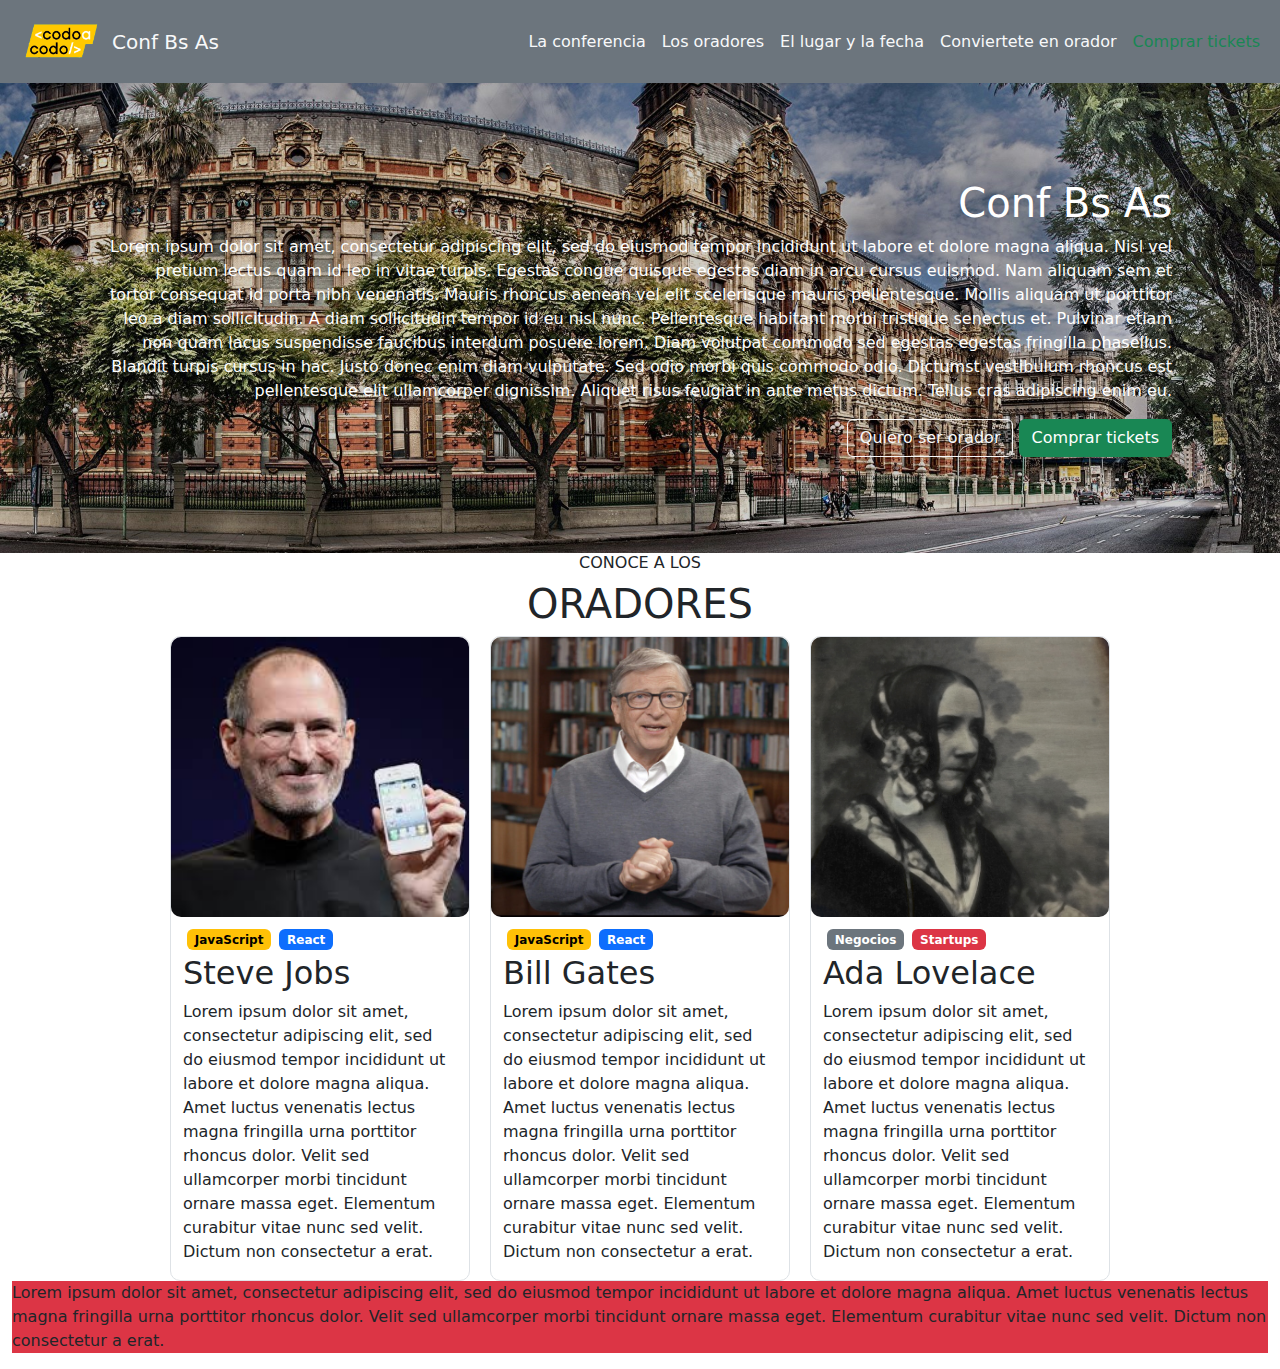
==== Codo_a_codo_23548/Practica/capitulo_bootstrap/index.html @ 5e49d1b9 "testing git" ====
<!DOCTYPE html>
<html>
	<head>
		<meta name="viewport" content="width=device-width, initial-scale=1, shrink-to- fit=no">
		<meta charset="utf-8">
		<title>Tests</title>
		<link rel="stylesheet" href="ccss\estilo.css">
		<link rel="stylesheet" href="bootstrap\bootstrap.min.css">
	</head>
	<body>
		<header class="position-sticky top-0 z-3">
				<nav class="navbar navbar-expand-lg navbar-light bg-secondary">
				  <div class="container-fluid d-flex justify-content-around">
					<a class="navbar-brand align-middle d-flex align-items-center text-light" href="#">
					  <img src="../img/codoacodo.png" alt="" width="100"class="d-inline-block align-text-top">Conf Bs As
					</a> 
					<button class="navbar-toggler" type="button" data-bs-toggle="collapse" data-bs-target="#navbarNav" aria-controls="navbarNav" aria-expanded="false" aria-label="Toggle navigation">
					  <span class="navbar-toggler-icon"></span>
					</button>
					<div class="collapse navbar-collapse flex-row-reverse" id="navbarNav">
					  <ul class="navbar-nav">
						<li class="nav-item">
						  <a class="nav-link active text-light" aria-current="page" href="#">La conferencia</a>
						</li>
						<li class="nav-item">
						  <a class="nav-link text-light" href="#">Los oradores</a>
						</li>
						<li class="nav-item">
						  <a class="nav-link text-light" href="#">El lugar y la fecha</a>
						</li>
						<li class="nav-item">
						  <a class="nav-link text-light" href="#" tabindex="-1" aria-disabled="true">Conviertete en orador</a>
						</li>
						<li class="nav-item">
						  <a class="nav-link text-success" href="#" tabindex="-1" aria-disabled="true">Comprar tickets</a>
						</li>
					  </ul>
					</div>
				  </div>
				</nav>
		</header>
		<main>
		
		<!-- SECCION 1 -->
			<div class="container-fluid d-flex align-items-center h-100 seccion1">
				<div class="d-flex p-5 m-5 flex-column justify-content-end">
						<h1 class="text-white text-end">Conf Bs As </h1>
						<p class="text-white text-end">Lorem ipsum dolor sit amet, consectetur adipiscing elit, sed do eiusmod tempor incididunt ut labore et dolore magna aliqua. Nisl vel pretium lectus quam id leo in vitae turpis. Egestas congue quisque egestas diam in arcu cursus euismod. Nam aliquam sem et tortor consequat id porta nibh venenatis. Mauris rhoncus aenean vel elit scelerisque mauris pellentesque. Mollis aliquam ut porttitor leo a diam sollicitudin. A diam sollicitudin tempor id eu nisl nunc. Pellentesque habitant morbi tristique senectus et. Pulvinar etiam non quam lacus suspendisse faucibus interdum posuere lorem. Diam volutpat commodo sed egestas egestas fringilla phasellus. Blandit turpis cursus in hac. Justo donec enim diam vulputate. Sed odio morbi quis commodo odio. Dictumst vestibulum rhoncus est pellentesque elit ullamcorper dignissim. Aliquet risus feugiat in ante metus dictum. Tellus cras adipiscing enim eu.</p>
						<div class="col text-end">
							<button type="button" class="btn btn-outline-light">Quiero ser orador</button>
							<button type="button" class="btn btn-success">Comprar tickets</button>
						</div>
				</div>
			</div>
		<!-- SECCION 1 -->
		
		<!-- SECCION 2 -->
			<div class="container-fluid d-flex flex-column seccion2 align-items-center justify-content-around">
				<h6>CONOCE A LOS</h6>
				<h1>ORADORES</h1>
				<div class="d-flex flex-column flex-md-row  oradores_container">
					<div class="container d-flex flex-column align-items-start orador_info border">
						<img src="../img/steve.jpg" alt="imagen primer orador" class="orador_img">
						<div class="container d-flex flex-column tag_container">
							<div class="d-flex justify-content-start mt-2">
								<span class="badge text-bg-warning m-1">JavaScript</span>
								<span class="badge text-bg-primary m-1">React</span>
							</div>
							<h2>Steve Jobs</h2>
							<p>Lorem ipsum dolor sit amet, consectetur adipiscing elit, sed do eiusmod tempor incididunt ut labore et dolore magna aliqua. Amet luctus venenatis lectus magna fringilla urna porttitor rhoncus dolor. Velit sed ullamcorper morbi tincidunt ornare massa eget. Elementum curabitur vitae nunc sed velit. Dictum non consectetur a erat.</p>
						</div>
					</div>
					<div class="container d-flex flex-column align-items-start orador_info border">
						<img src="../img/bill.jpg" alt="imagen segundo orador" class="orador_img">
						<div class="container d-flex flex-column">
							<div class="d-flex justify-content-start mt-2">
								<span class="badge text-bg-warning m-1">JavaScript</span>
								<span class="badge text-bg-primary m-1">React</span>
							</div>
							<h2>Bill Gates</h2>
							<p>Lorem ipsum dolor sit amet, consectetur adipiscing elit, sed do eiusmod tempor incididunt ut labore et dolore magna aliqua. Amet luctus venenatis lectus magna fringilla urna porttitor rhoncus dolor. Velit sed ullamcorper morbi tincidunt ornare massa eget. Elementum curabitur vitae nunc sed velit. Dictum non consectetur a erat.</p>
						</div>
					</div>
					<div class="container d-flex flex-column align-items-start orador_info border">
						<img src="../img/ada.jpeg" alt="imagen tercer orador" class="orador_img">
						<div class="container d-flex flex-column">
							<div class="d-flex justify-content-start mt-2">
								<span class="badge text-bg-secondary m-1">Negocios</span>
								<span class="badge text-bg-danger m-1">Startups</span>
							</div>
							<h2>Ada Lovelace</h2>
							<p>Lorem ipsum dolor sit amet, consectetur adipiscing elit, sed do eiusmod tempor incididunt ut labore et dolore magna aliqua. Amet luctus venenatis lectus magna fringilla urna porttitor rhoncus dolor. Velit sed ullamcorper morbi tincidunt ornare massa eget. Elementum curabitur vitae nunc sed velit. Dictum non consectetur a erat.</p>
						</div>
					</div>
				</div>
			</div>
		<!-- SECCION 2 -->
		<div class="container-fluid">
			<p class="bg-danger">Lorem ipsum dolor sit amet, consectetur adipiscing elit, sed do eiusmod tempor incididunt ut labore et dolore magna aliqua. Amet luctus venenatis lectus magna fringilla urna porttitor rhoncus dolor. Velit sed ullamcorper morbi tincidunt ornare massa eget. Elementum curabitur vitae nunc sed velit. Dictum non consectetur a erat.</p>
		</div>
		</main>
		<script src="https://cdn.jsdelivr.net/npm/@popperjs/core@2.11.8/dist/umd/popper.min.js" integrity="sha384-I7E8VVD/ismYTF4hNIPjVp/Zjvgyol6VFvRkX/vR+Vc4jQkC+hVqc2pM8ODewa9r" crossorigin="anonymous"></script>
		<script src="https://cdn.jsdelivr.net/npm/bootstrap@5.3.2/dist/js/bootstrap.min.js" integrity="sha384-BBtl+eGJRgqQAUMxJ7pMwbEyER4l1g+O15P+16Ep7Q9Q+zqX6gSbd85u4mG4QzX+" crossorigin="anonymous"></script>
	</body>
</html>
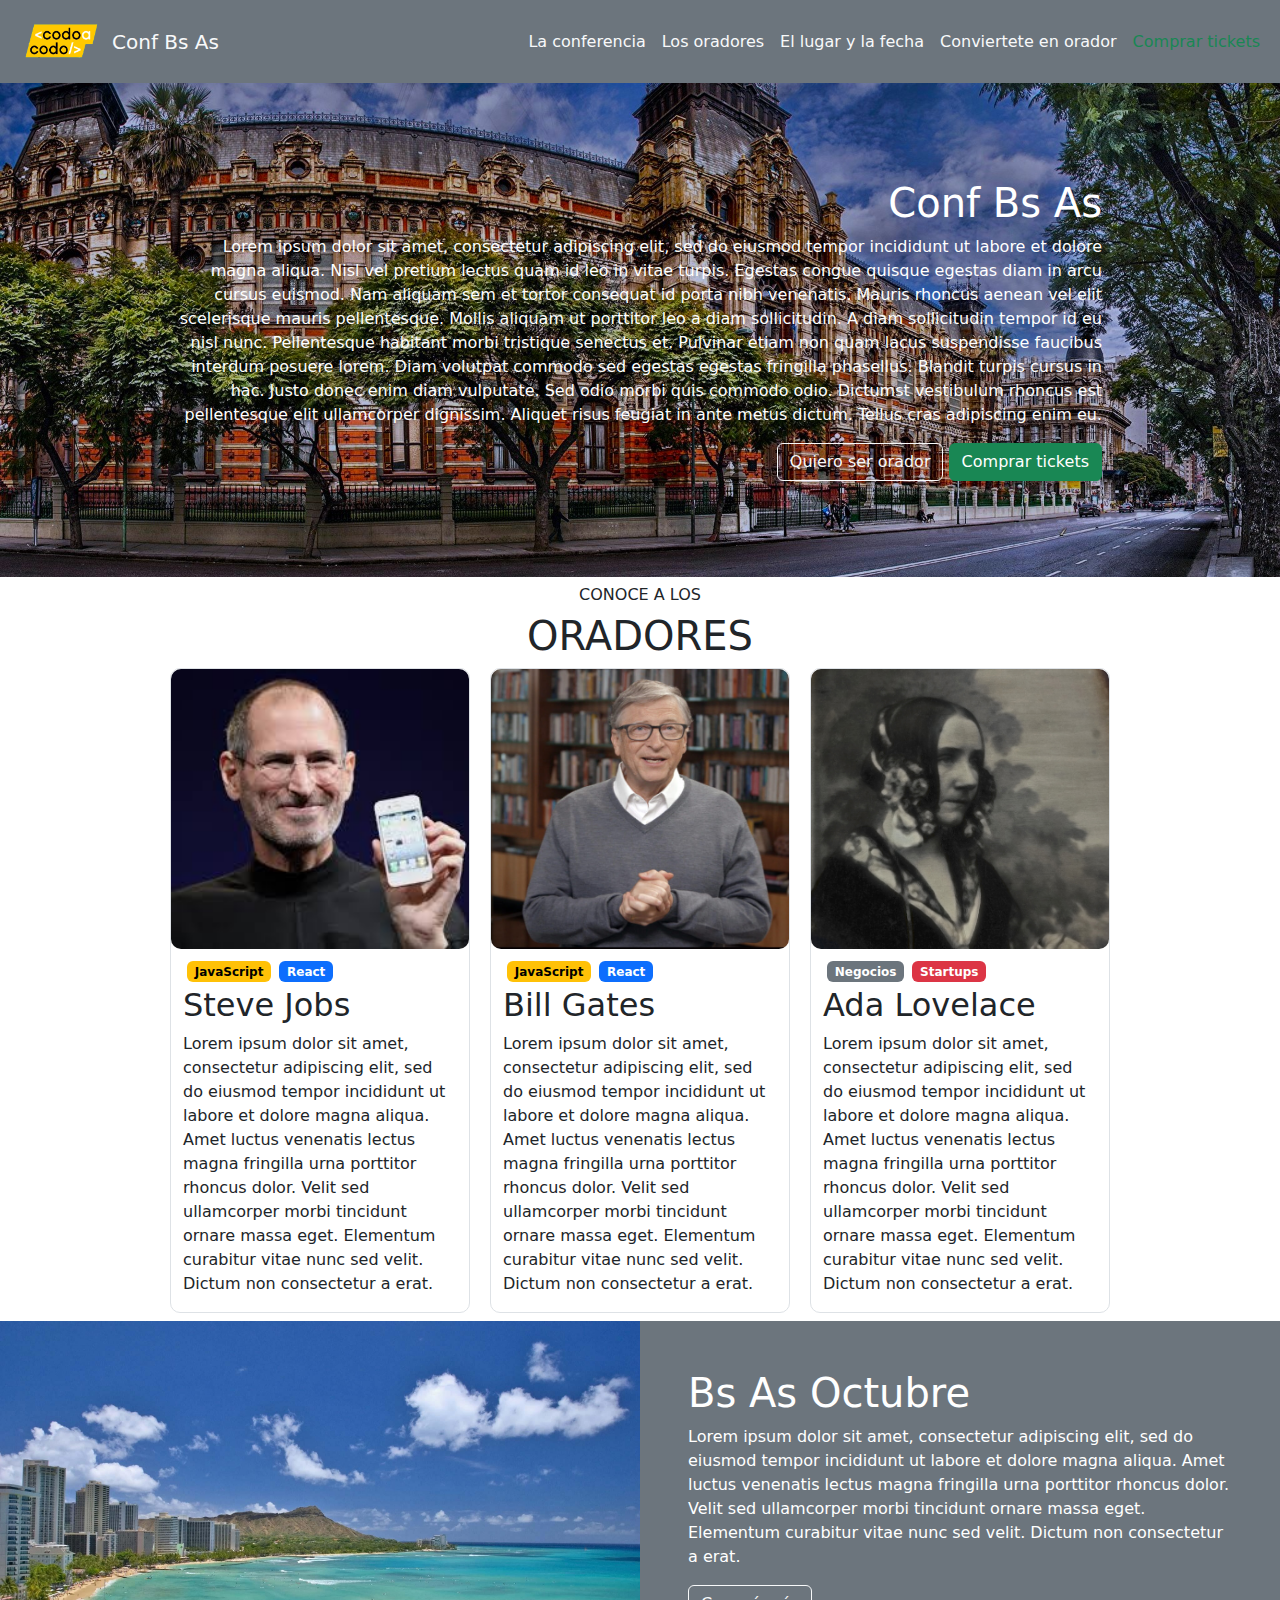
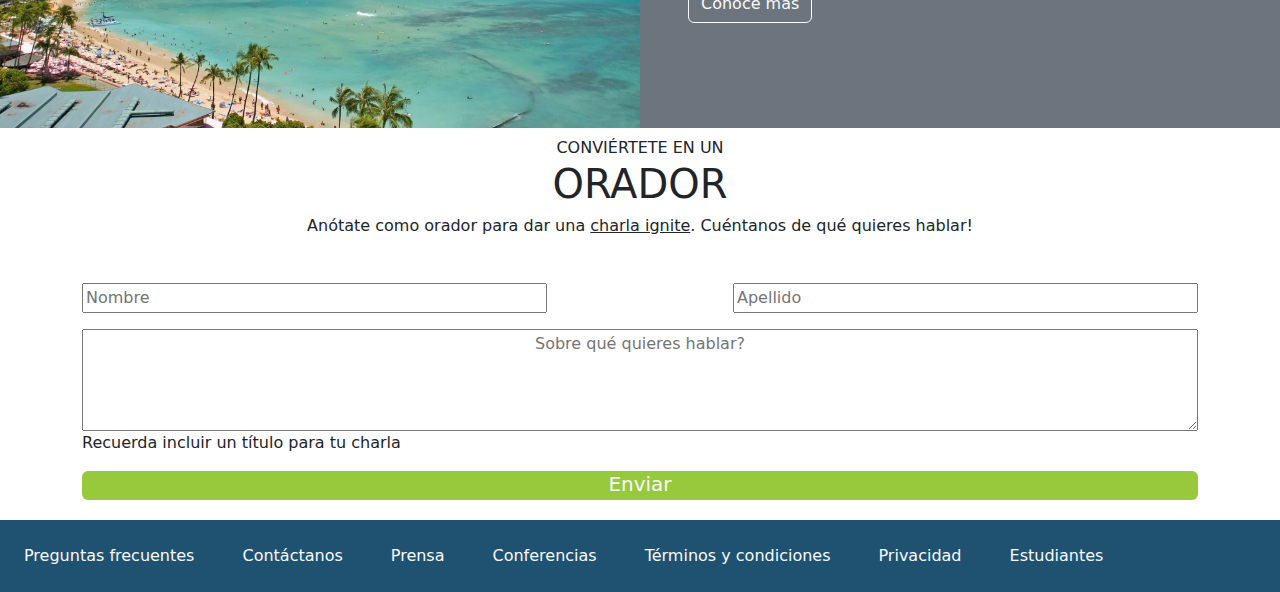
==== commit cfcb5b5e: "pagina con bootstrap" ====
--- a/Codo_a_codo_23548/Practica/capitulo_bootstrap/index.html
+++ b/Codo_a_codo_23548/Practica/capitulo_bootstrap/index.html
@@ -41,62 +41,119 @@
 		</header>
 		<main>
 		
-		<!-- SECCION 1 -->
-			<div class="container-fluid d-flex align-items-center h-100 seccion1">
-				<div class="d-flex p-5 m-5 flex-column justify-content-end">
-						<h1 class="text-white text-end">Conf Bs As </h1>
-						<p class="text-white text-end">Lorem ipsum dolor sit amet, consectetur adipiscing elit, sed do eiusmod tempor incididunt ut labore et dolore magna aliqua. Nisl vel pretium lectus quam id leo in vitae turpis. Egestas congue quisque egestas diam in arcu cursus euismod. Nam aliquam sem et tortor consequat id porta nibh venenatis. Mauris rhoncus aenean vel elit scelerisque mauris pellentesque. Mollis aliquam ut porttitor leo a diam sollicitudin. A diam sollicitudin tempor id eu nisl nunc. Pellentesque habitant morbi tristique senectus et. Pulvinar etiam non quam lacus suspendisse faucibus interdum posuere lorem. Diam volutpat commodo sed egestas egestas fringilla phasellus. Blandit turpis cursus in hac. Justo donec enim diam vulputate. Sed odio morbi quis commodo odio. Dictumst vestibulum rhoncus est pellentesque elit ullamcorper dignissim. Aliquet risus feugiat in ante metus dictum. Tellus cras adipiscing enim eu.</p>
-						<div class="col text-end">
-							<button type="button" class="btn btn-outline-light">Quiero ser orador</button>
-							<button type="button" class="btn btn-success">Comprar tickets</button>
-						</div>
+		<div class="d-flex flex-column secciones_container">
+			<!-- SECCION 1 -->
+			<div class="container-fluid mb-1 seccion1">
+				<div class="container d-flex align-items-center h-100">
+					<div class="d-flex p-5 m-5 flex-column justify-content-end">
+							<h1 class="text-white text-end">Conf Bs As </h1>
+							<p class="text-white text-end">Lorem ipsum dolor sit amet, consectetur adipiscing elit, sed do eiusmod tempor incididunt ut labore et dolore magna aliqua. Nisl vel pretium lectus quam id leo in vitae turpis. Egestas congue quisque egestas diam in arcu cursus euismod. Nam aliquam sem et tortor consequat id porta nibh venenatis. Mauris rhoncus aenean vel elit scelerisque mauris pellentesque. Mollis aliquam ut porttitor leo a diam sollicitudin. A diam sollicitudin tempor id eu nisl nunc. Pellentesque habitant morbi tristique senectus et. Pulvinar etiam non quam lacus suspendisse faucibus interdum posuere lorem. Diam volutpat commodo sed egestas egestas fringilla phasellus. Blandit turpis cursus in hac. Justo donec enim diam vulputate. Sed odio morbi quis commodo odio. Dictumst vestibulum rhoncus est pellentesque elit ullamcorper dignissim. Aliquet risus feugiat in ante metus dictum. Tellus cras adipiscing enim eu.</p>
+							<div class="col text-end">
+								<button type="button" class="btn btn-outline-light">Quiero ser orador</button>
+								<button type="button" class="btn btn-success">Comprar tickets</button>
+							</div>
+					</div>
 				</div>
 			</div>
-		<!-- SECCION 1 -->
-		
-		<!-- SECCION 2 -->
-			<div class="container-fluid d-flex flex-column seccion2 align-items-center justify-content-around">
-				<h6>CONOCE A LOS</h6>
-				<h1>ORADORES</h1>
-				<div class="d-flex flex-column flex-md-row  oradores_container">
-					<div class="container d-flex flex-column align-items-start orador_info border">
-						<img src="../img/steve.jpg" alt="imagen primer orador" class="orador_img">
-						<div class="container d-flex flex-column tag_container">
-							<div class="d-flex justify-content-start mt-2">
-								<span class="badge text-bg-warning m-1">JavaScript</span>
-								<span class="badge text-bg-primary m-1">React</span>
+			<!-- SECCION 1 -->
+			
+			<!-- SECCION 2 -->
+				<div class="container-fluid d-flex flex-column align-items-center justify-content-around my-1 seccion2">
+					<h6>CONOCE A LOS</h6>
+					<h1>ORADORES</h1>
+					<div class="d-flex flex-column flex-md-row  oradores_container">
+						<div class="container d-flex flex-column align-items-start orador_info border">
+							<img src="../img/steve.jpg" alt="imagen primer orador" class="orador_img">
+							<div class="container d-flex flex-column tag_container">
+								<div class="d-flex justify-content-start mt-2">
+									<span class="badge text-bg-warning m-1">JavaScript</span>
+									<span class="badge text-bg-primary m-1">React</span>
+								</div>
+								<h2>Steve Jobs</h2>
+								<p>Lorem ipsum dolor sit amet, consectetur adipiscing elit, sed do eiusmod tempor incididunt ut labore et dolore magna aliqua. Amet luctus venenatis lectus magna fringilla urna porttitor rhoncus dolor. Velit sed ullamcorper morbi tincidunt ornare massa eget. Elementum curabitur vitae nunc sed velit. Dictum non consectetur a erat.</p>
 							</div>
-							<h2>Steve Jobs</h2>
-							<p>Lorem ipsum dolor sit amet, consectetur adipiscing elit, sed do eiusmod tempor incididunt ut labore et dolore magna aliqua. Amet luctus venenatis lectus magna fringilla urna porttitor rhoncus dolor. Velit sed ullamcorper morbi tincidunt ornare massa eget. Elementum curabitur vitae nunc sed velit. Dictum non consectetur a erat.</p>
 						</div>
-					</div>
-					<div class="container d-flex flex-column align-items-start orador_info border">
-						<img src="../img/bill.jpg" alt="imagen segundo orador" class="orador_img">
-						<div class="container d-flex flex-column">
-							<div class="d-flex justify-content-start mt-2">
-								<span class="badge text-bg-warning m-1">JavaScript</span>
-								<span class="badge text-bg-primary m-1">React</span>
+						<div class="container d-flex flex-column align-items-start orador_info border">
+							<img src="../img/bill.jpg" alt="imagen segundo orador" class="orador_img">
+							<div class="container d-flex flex-column">
+								<div class="d-flex justify-content-start mt-2">
+									<span class="badge text-bg-warning m-1">JavaScript</span>
+									<span class="badge text-bg-primary m-1">React</span>
+								</div>
+								<h2>Bill Gates</h2>
+								<p>Lorem ipsum dolor sit amet, consectetur adipiscing elit, sed do eiusmod tempor incididunt ut labore et dolore magna aliqua. Amet luctus venenatis lectus magna fringilla urna porttitor rhoncus dolor. Velit sed ullamcorper morbi tincidunt ornare massa eget. Elementum curabitur vitae nunc sed velit. Dictum non consectetur a erat.</p>
 							</div>
-							<h2>Bill Gates</h2>
-							<p>Lorem ipsum dolor sit amet, consectetur adipiscing elit, sed do eiusmod tempor incididunt ut labore et dolore magna aliqua. Amet luctus venenatis lectus magna fringilla urna porttitor rhoncus dolor. Velit sed ullamcorper morbi tincidunt ornare massa eget. Elementum curabitur vitae nunc sed velit. Dictum non consectetur a erat.</p>
 						</div>
-					</div>
-					<div class="container d-flex flex-column align-items-start orador_info border">
-						<img src="../img/ada.jpeg" alt="imagen tercer orador" class="orador_img">
-						<div class="container d-flex flex-column">
-							<div class="d-flex justify-content-start mt-2">
-								<span class="badge text-bg-secondary m-1">Negocios</span>
-								<span class="badge text-bg-danger m-1">Startups</span>
+						<div class="container d-flex flex-column align-items-start orador_info border">
+							<img src="../img/ada.jpeg" alt="imagen tercer orador" class="orador_img">
+							<div class="container d-flex flex-column">
+								<div class="d-flex justify-content-start mt-2">
+									<span class="badge text-bg-secondary m-1">Negocios</span>
+									<span class="badge text-bg-danger m-1">Startups</span>
+								</div>
+								<h2>Ada Lovelace</h2>
+								<p>Lorem ipsum dolor sit amet, consectetur adipiscing elit, sed do eiusmod tempor incididunt ut labore et dolore magna aliqua. Amet luctus venenatis lectus magna fringilla urna porttitor rhoncus dolor. Velit sed ullamcorper morbi tincidunt ornare massa eget. Elementum curabitur vitae nunc sed velit. Dictum non consectetur a erat.</p>
 							</div>
-							<h2>Ada Lovelace</h2>
-							<p>Lorem ipsum dolor sit amet, consectetur adipiscing elit, sed do eiusmod tempor incididunt ut labore et dolore magna aliqua. Amet luctus venenatis lectus magna fringilla urna porttitor rhoncus dolor. Velit sed ullamcorper morbi tincidunt ornare massa eget. Elementum curabitur vitae nunc sed velit. Dictum non consectetur a erat.</p>
 						</div>
 					</div>
 				</div>
+			<!-- SECCION 2 -->
+			
+			<!-- SECCION 3 -->
+			<div class="container-fluid my-1 seccion3">
+				<div class="row justify-content-center">
+					<div class="col-sm-12 col-md-6 p-0 m-0">
+						<img src="../img/honolulu.jpg" alt="honolulu image" class="w-100 h-100">
+					</div>
+					<div class="col-sm-12 col-md-6 bg-secondary p-5 m-0 text-white">
+						<h1>Bs As Octubre</h1>
+						<p>Lorem ipsum dolor sit amet, consectetur adipiscing elit, sed do eiusmod tempor incididunt ut labore et dolore magna aliqua. Amet luctus venenatis lectus magna fringilla urna porttitor rhoncus dolor. Velit sed ullamcorper morbi tincidunt ornare massa eget. Elementum curabitur vitae nunc sed velit. Dictum non consectetur a erat.</p>
+						<button type="button" class="btn btn-outline-light">Conocé más</button>
+					</div>
+				</div>
 			</div>
-		<!-- SECCION 2 -->
-		<div class="container-fluid">
-			<p class="bg-danger">Lorem ipsum dolor sit amet, consectetur adipiscing elit, sed do eiusmod tempor incididunt ut labore et dolore magna aliqua. Amet luctus venenatis lectus magna fringilla urna porttitor rhoncus dolor. Velit sed ullamcorper morbi tincidunt ornare massa eget. Elementum curabitur vitae nunc sed velit. Dictum non consectetur a erat.</p>
+			<!-- SECCION 3 -->
+			
+			<!-- SECCION 4 -->
+			<div class="container my-1 seccion4">
+				<div class="col-12 text-center">
+					<p class="m-0">CONVIÉRTETE EN UN</p>
+				</div>
+				<div class="col-12 text-center">
+					<h1>ORADOR</h1>
+				</div>
+				<div class="col-12 text-center">
+					<h6 class="mb-5">Anótate como orador para dar una <u>charla ignite</u>. Cuéntanos de qué quieres hablar!</h6>
+				</div>
+				<div class="col-12">
+					<form class="container text-center">
+						<div class="row justify-content-between">
+							<div class="col-5 text-start p-0">
+								<input type="name" id="nombre" name="nombre" placeholder="Nombre" class="w-100">
+							</div>
+							<div class="col-5 text-end p-0">
+								<input type="name" id="apellido" name="apellido" placeholder="Apellido" class="w-100">
+							</div>
+							<textarea placeholder="Sobre qué quieres hablar?" rows="4"  id="tema" name="tema" class="col-12 text-center mt-3"></textarea>
+							<p class="col-12 text-start p-0">Recuerda incluir un título para tu charla</p>
+							<button type="submit" class="col-12  text-light border-0 rounded pb-1 m-0 submit_btn"><h5 class="p-0 , m-auto">Enviar</h5></button>
+						</div>
+					</form>
+				</div>
+			</div>
+			<!-- SECCION 4 -->
+			
+			<!-- SECCION 5 -->
+			<div class="d-flex flex-wrap footer content-around align-items-center mt-3 mt-1 seccion5">
+				<a class="footer_a text-light m-3 p-2" href="#">Preguntas frecuentes</a>
+				<a class="footer_a text-light m-3 p-2" href="#">Contáctanos</a>
+				<a class="footer_a text-light m-3 p-2" href="#">Prensa</a>
+				<a class="footer_a text-light m-3 p-2" href="#">Conferencias</a>
+				<a class="footer_a text-light m-3 p-2" href="#">Términos y condiciones</a>
+				<a class="footer_a text-light m-3 p-2" href="#">Privacidad</a>
+				<a class="footer_a text-light m-3 p-2" href="#">Estudiantes</a>
+			</div>
+			<!-- SECCION 5 -->
 		</div>
 		</main>
 		<script src="https://cdn.jsdelivr.net/npm/@popperjs/core@2.11.8/dist/umd/popper.min.js" integrity="sha384-I7E8VVD/ismYTF4hNIPjVp/Zjvgyol6VFvRkX/vR+Vc4jQkC+hVqc2pM8ODewa9r" crossorigin="anonymous"></script>
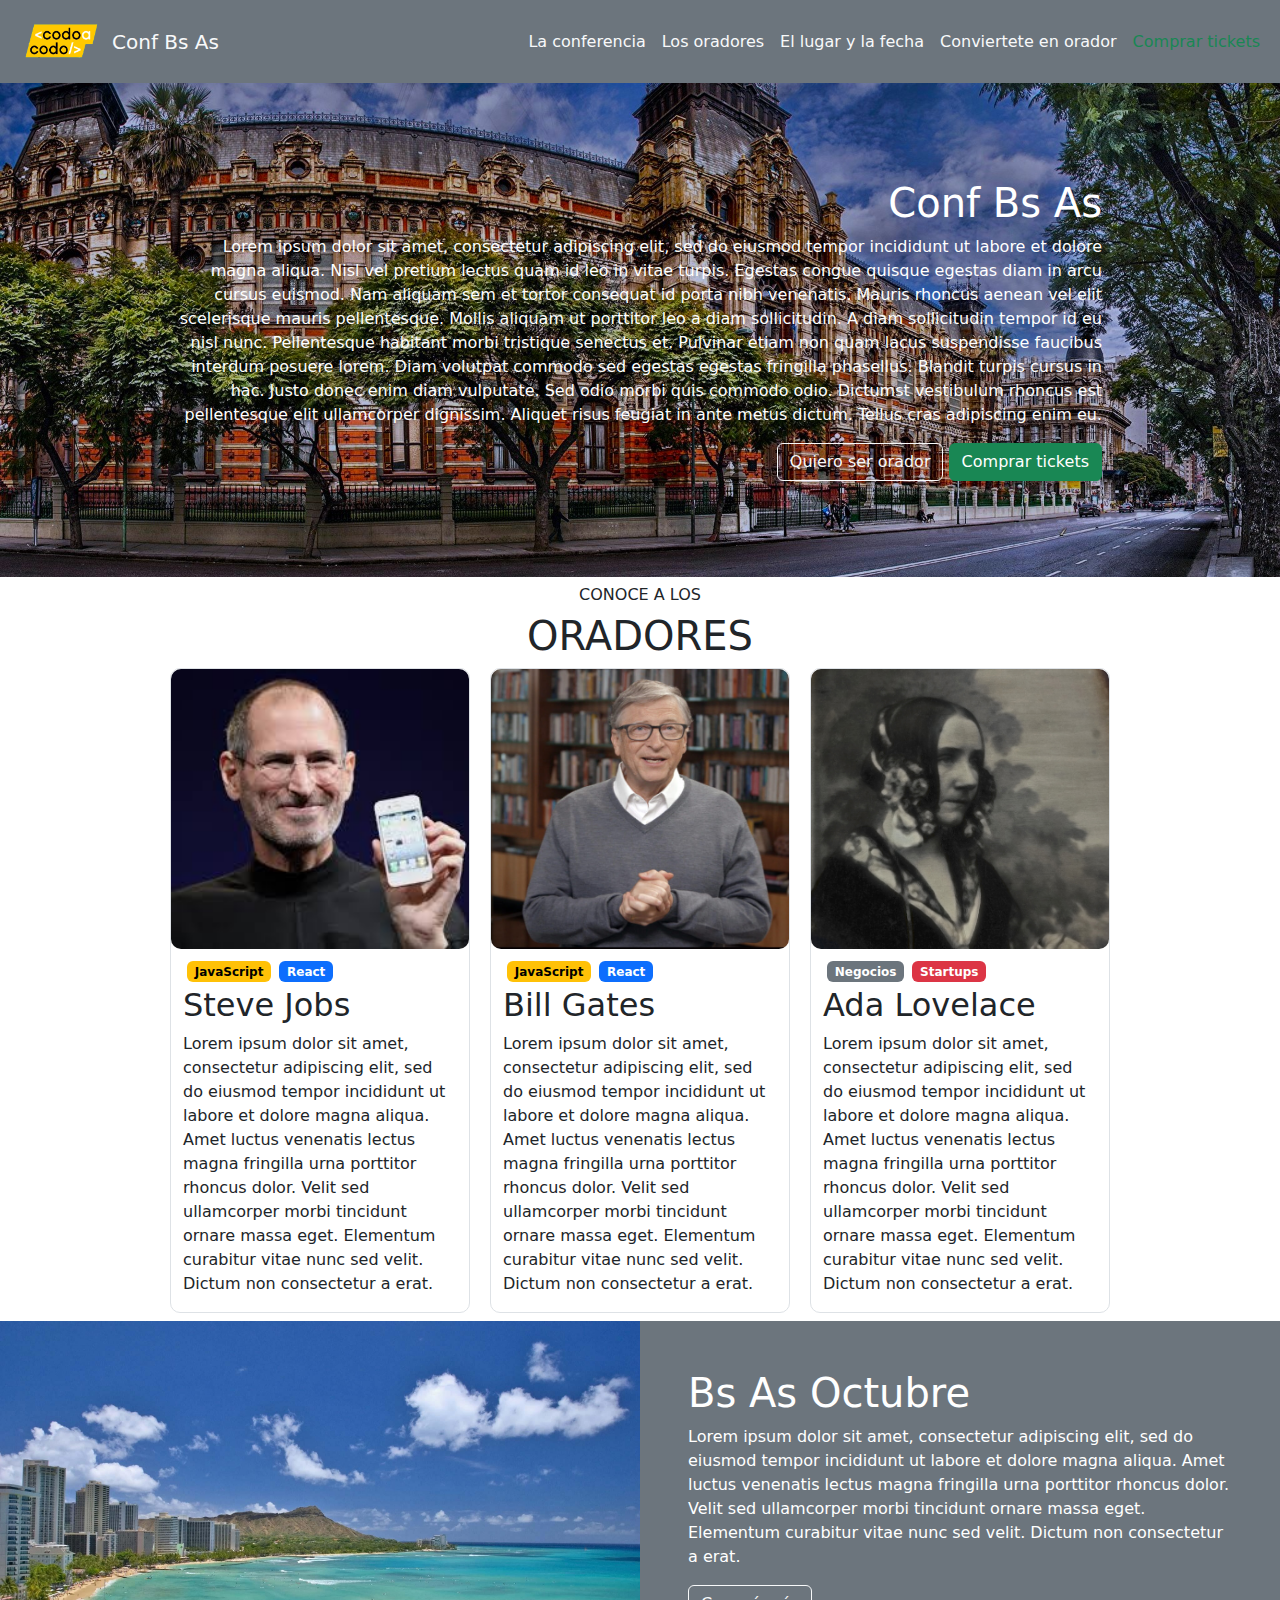
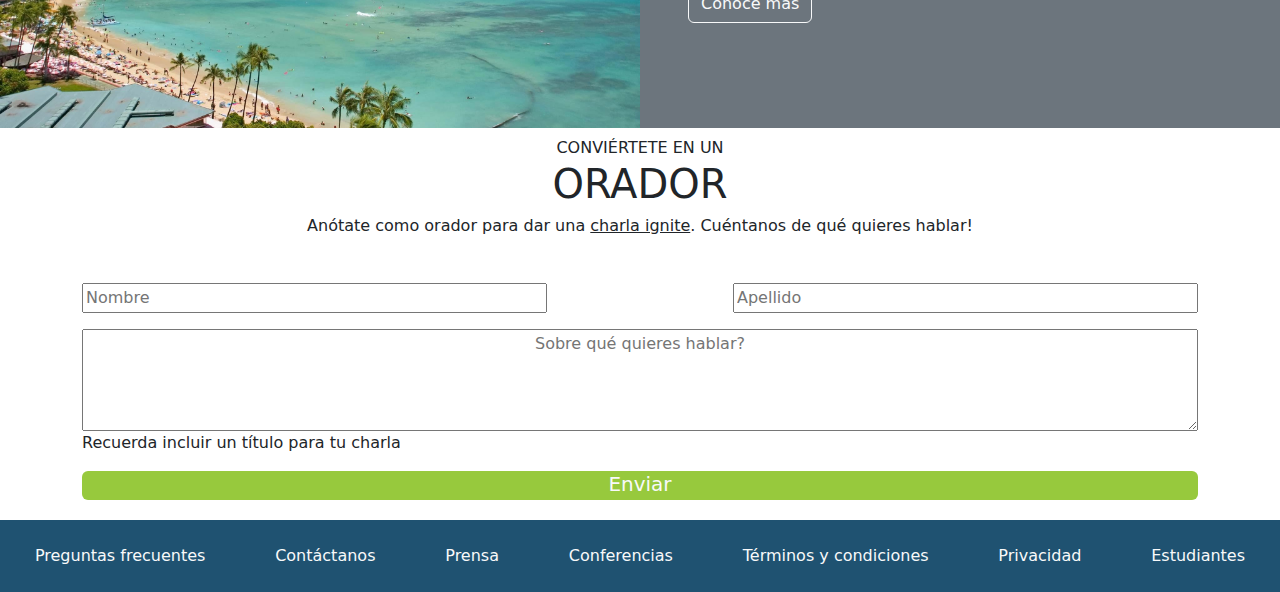
==== commit cdcf2e79: "pag w/bootstrap footer content centered :P" ====
--- a/Codo_a_codo_23548/Practica/capitulo_bootstrap/index.html
+++ b/Codo_a_codo_23548/Practica/capitulo_bootstrap/index.html
@@ -144,7 +144,7 @@
 			<!-- SECCION 4 -->
 			
 			<!-- SECCION 5 -->
-			<div class="d-flex flex-wrap footer content-around align-items-center mt-3 mt-1 seccion5">
+			<div class="d-flex flex-wrap footer justify-content-around align-items-center mt-3 mt-1 seccion5">
 				<a class="footer_a text-light m-3 p-2" href="#">Preguntas frecuentes</a>
 				<a class="footer_a text-light m-3 p-2" href="#">Contáctanos</a>
 				<a class="footer_a text-light m-3 p-2" href="#">Prensa</a>
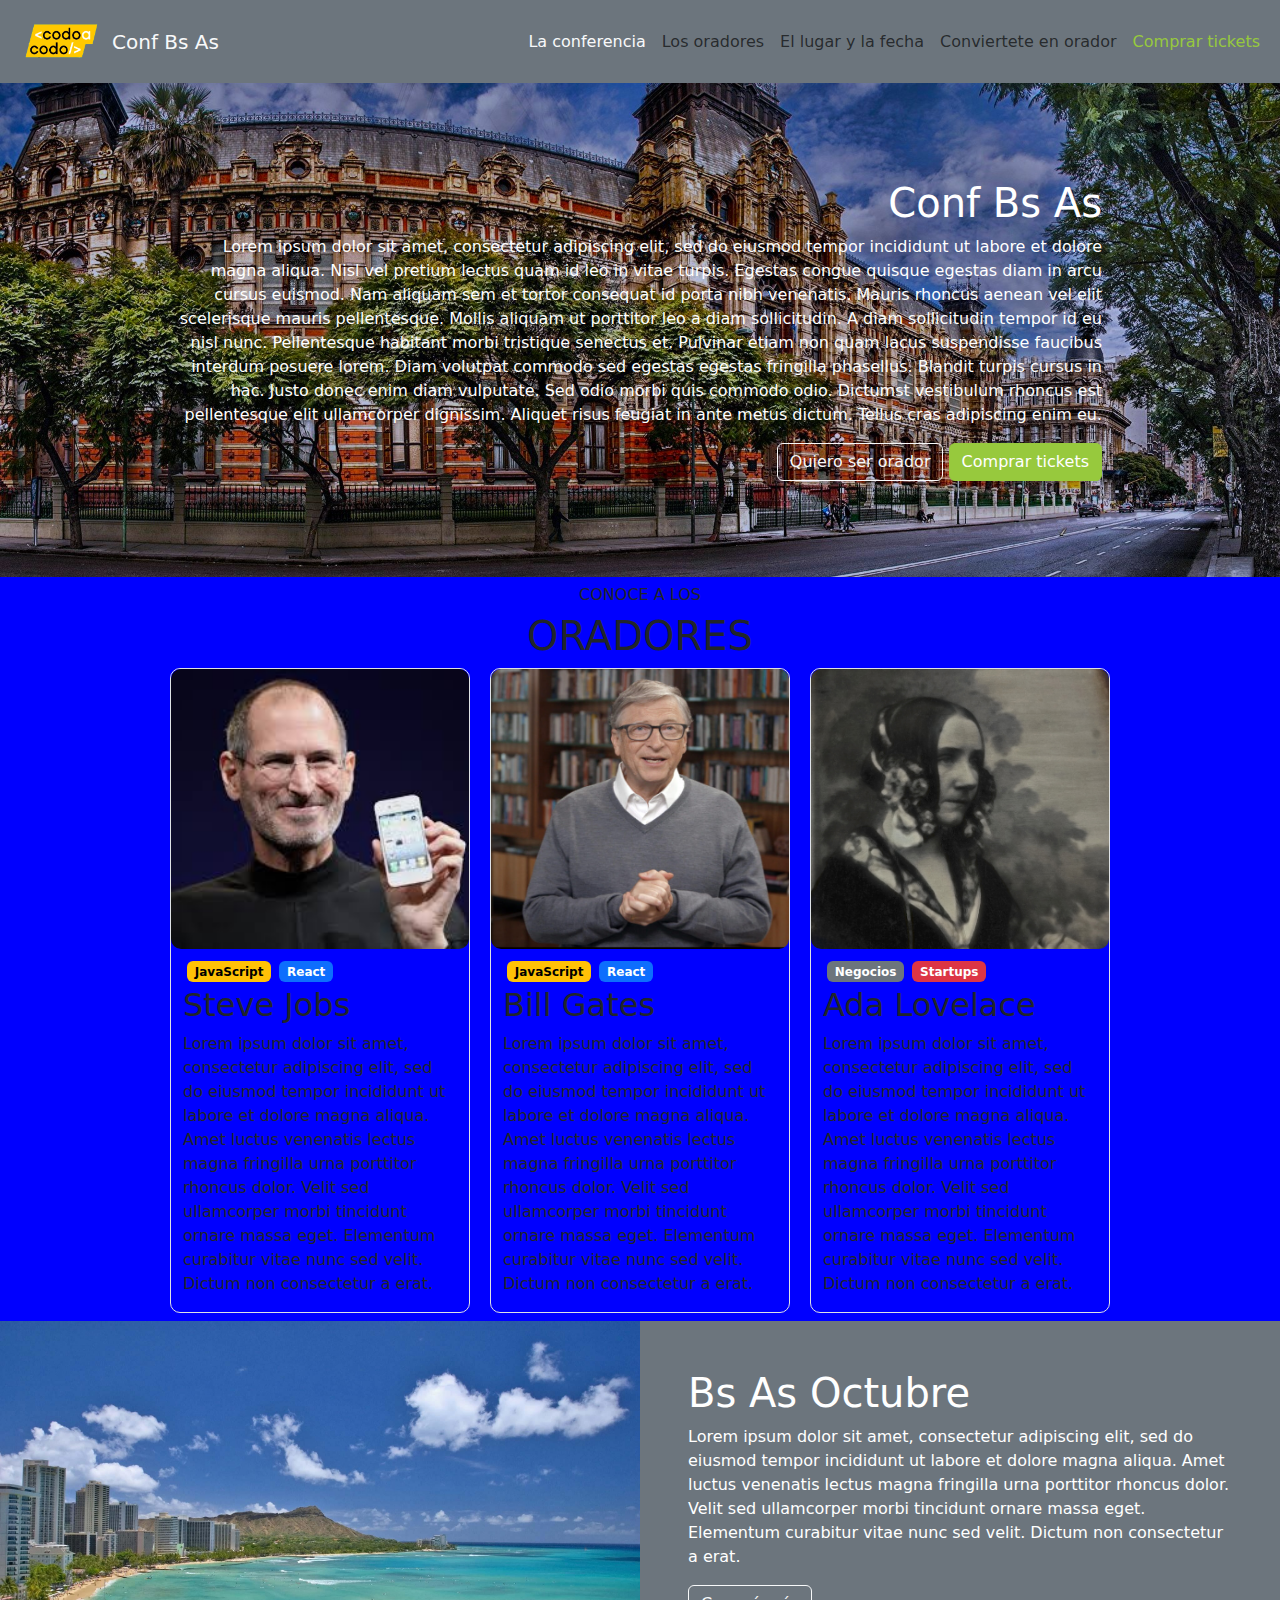
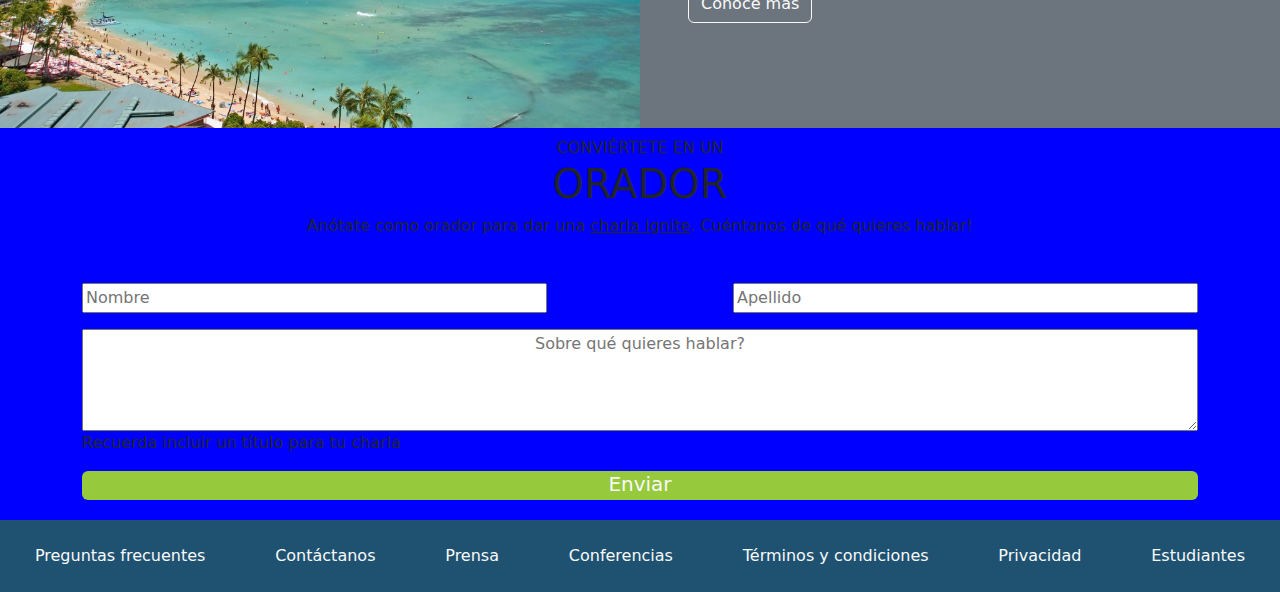
==== commit cf9d4a04: "integrador_javascript" ====
--- a/Codo_a_codo_23548/Practica/capitulo_bootstrap/index.html
+++ b/Codo_a_codo_23548/Practica/capitulo_bootstrap/index.html
@@ -1,5 +1,5 @@
 <!DOCTYPE html>
-<html>
+<html lang="es">
 	<head>
 		<meta name="viewport" content="width=device-width, initial-scale=1, shrink-to- fit=no">
 		<meta charset="utf-8">
@@ -23,13 +23,13 @@
 						  <a class="nav-link active text-light" aria-current="page" href="#">La conferencia</a>
 						</li>
 						<li class="nav-item">
-						  <a class="nav-link text-light" href="#">Los oradores</a>
+						  <a class="nav-link" href="#">Los oradores</a>
 						</li>
 						<li class="nav-item">
-						  <a class="nav-link text-light" href="#">El lugar y la fecha</a>
+						  <a class="nav-link" href="#">El lugar y la fecha</a>
 						</li>
 						<li class="nav-item">
-						  <a class="nav-link text-light" href="#" tabindex="-1" aria-disabled="true">Conviertete en orador</a>
+						  <a class="nav-link " href="integrador_javascript/conviertete_en_orador.html" tabindex="-1" aria-disabled="true">Conviertete en orador</a>
 						</li>
 						<li class="nav-item">
 						  <a class="nav-link text-success" href="#" tabindex="-1" aria-disabled="true">Comprar tickets</a>
@@ -156,6 +156,7 @@
 			<!-- SECCION 5 -->
 		</div>
 		</main>
+		<script src="integrador_javascript/js.js"></script>
 		<script src="https://cdn.jsdelivr.net/npm/@popperjs/core@2.11.8/dist/umd/popper.min.js" integrity="sha384-I7E8VVD/ismYTF4hNIPjVp/Zjvgyol6VFvRkX/vR+Vc4jQkC+hVqc2pM8ODewa9r" crossorigin="anonymous"></script>
 		<script src="https://cdn.jsdelivr.net/npm/bootstrap@5.3.2/dist/js/bootstrap.min.js" integrity="sha384-BBtl+eGJRgqQAUMxJ7pMwbEyER4l1g+O15P+16Ep7Q9Q+zqX6gSbd85u4mG4QzX+" crossorigin="anonymous"></script>
 	</body>
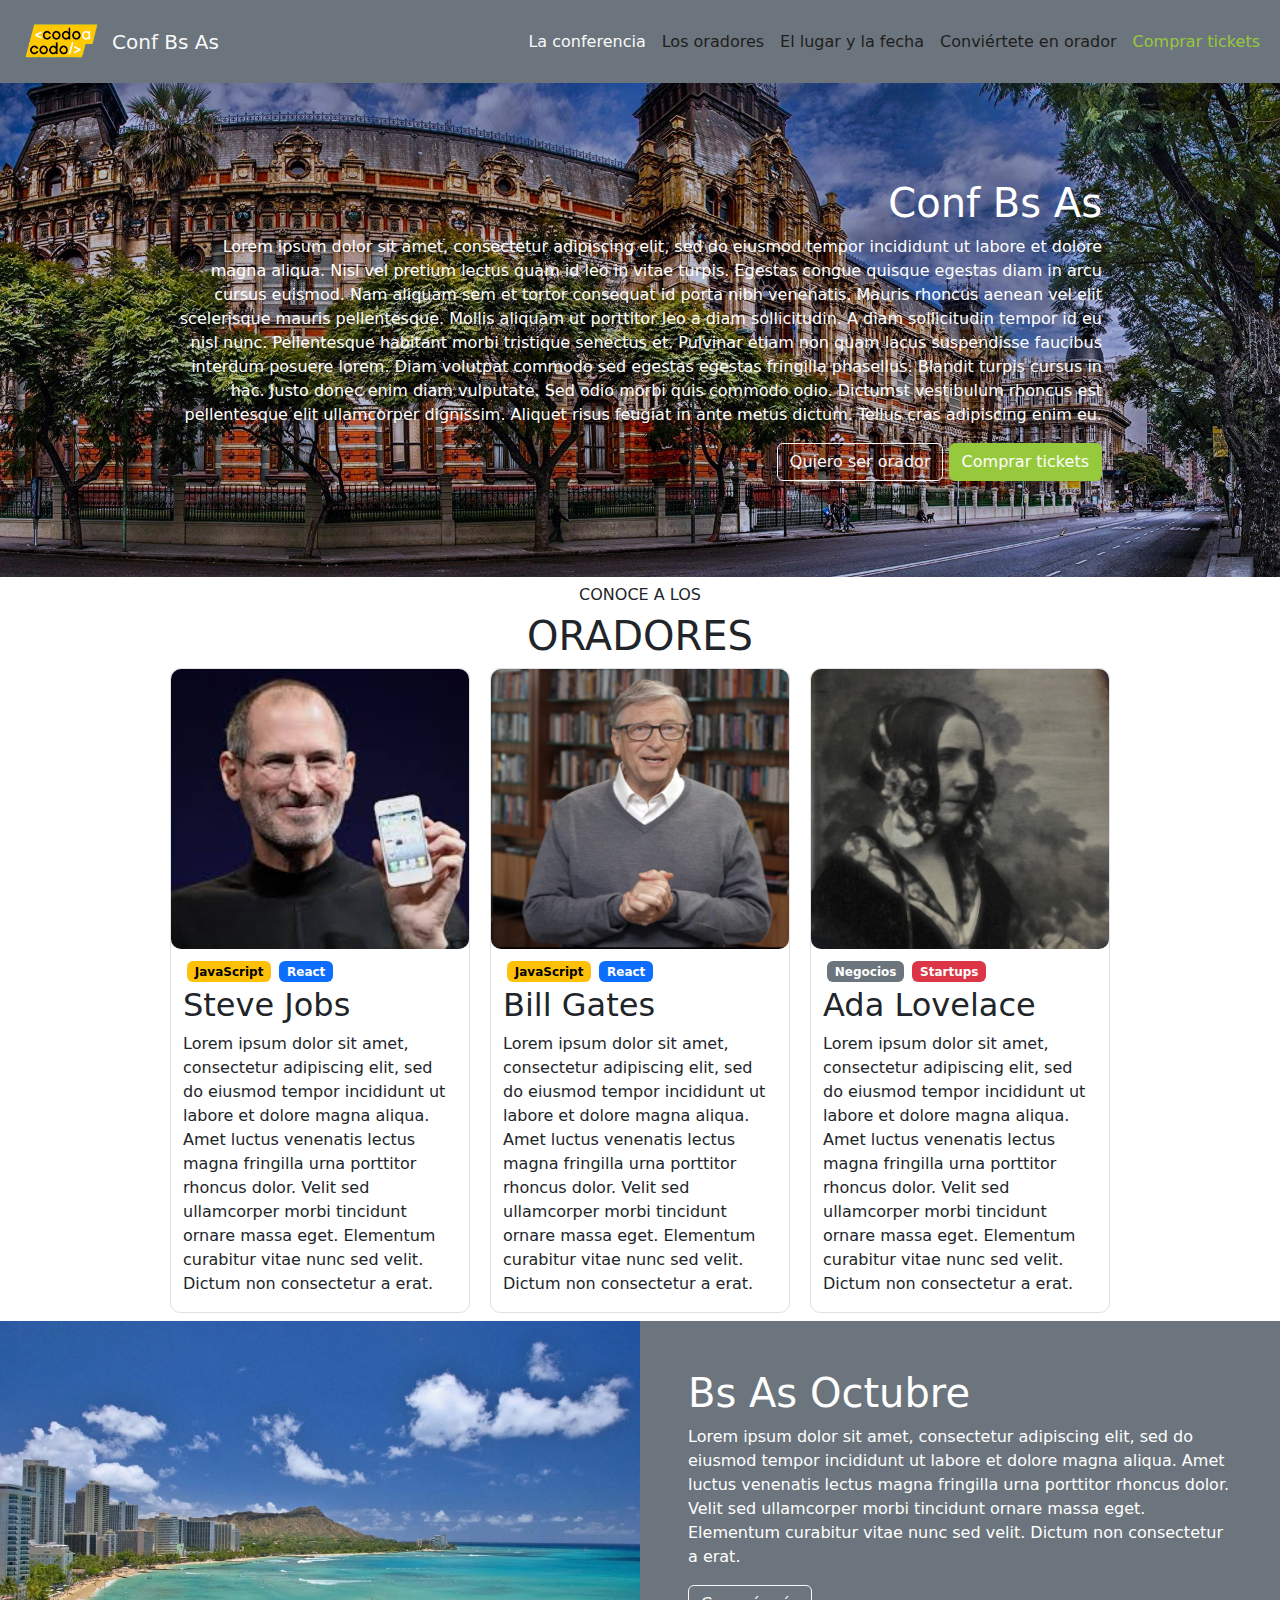
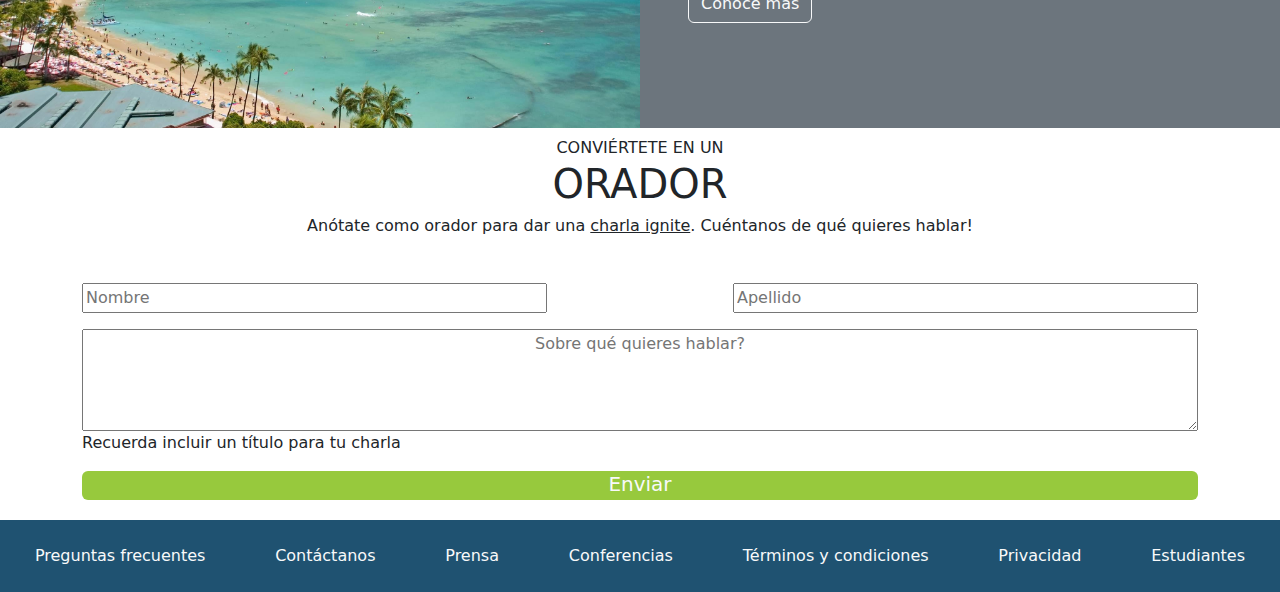
==== commit da2c5ba2: "integrador javascript" ====
--- a/Codo_a_codo_23548/Practica/capitulo_bootstrap/index.html
+++ b/Codo_a_codo_23548/Practica/capitulo_bootstrap/index.html
@@ -29,7 +29,7 @@
 						  <a class="nav-link" href="#">El lugar y la fecha</a>
 						</li>
 						<li class="nav-item">
-						  <a class="nav-link " href="integrador_javascript/conviertete_en_orador.html" tabindex="-1" aria-disabled="true">Conviertete en orador</a>
+						  <a class="nav-link" href="integrador_javascript/conviertete_en_orador.html" tabindex="-1" aria-disabled="true">Conviértete en orador</a>
 						</li>
 						<li class="nav-item">
 						  <a class="nav-link text-success" href="#" tabindex="-1" aria-disabled="true">Comprar tickets</a>
@@ -43,7 +43,7 @@
 		
 		<div class="d-flex flex-column secciones_container">
 			<!-- SECCION 1 -->
-			<div class="container-fluid mb-1 seccion1">
+			<div class="container-fluid mb-1 p1_seccion1">
 				<div class="container d-flex align-items-center h-100">
 					<div class="d-flex p-5 m-5 flex-column justify-content-end">
 							<h1 class="text-white text-end">Conf Bs As </h1>
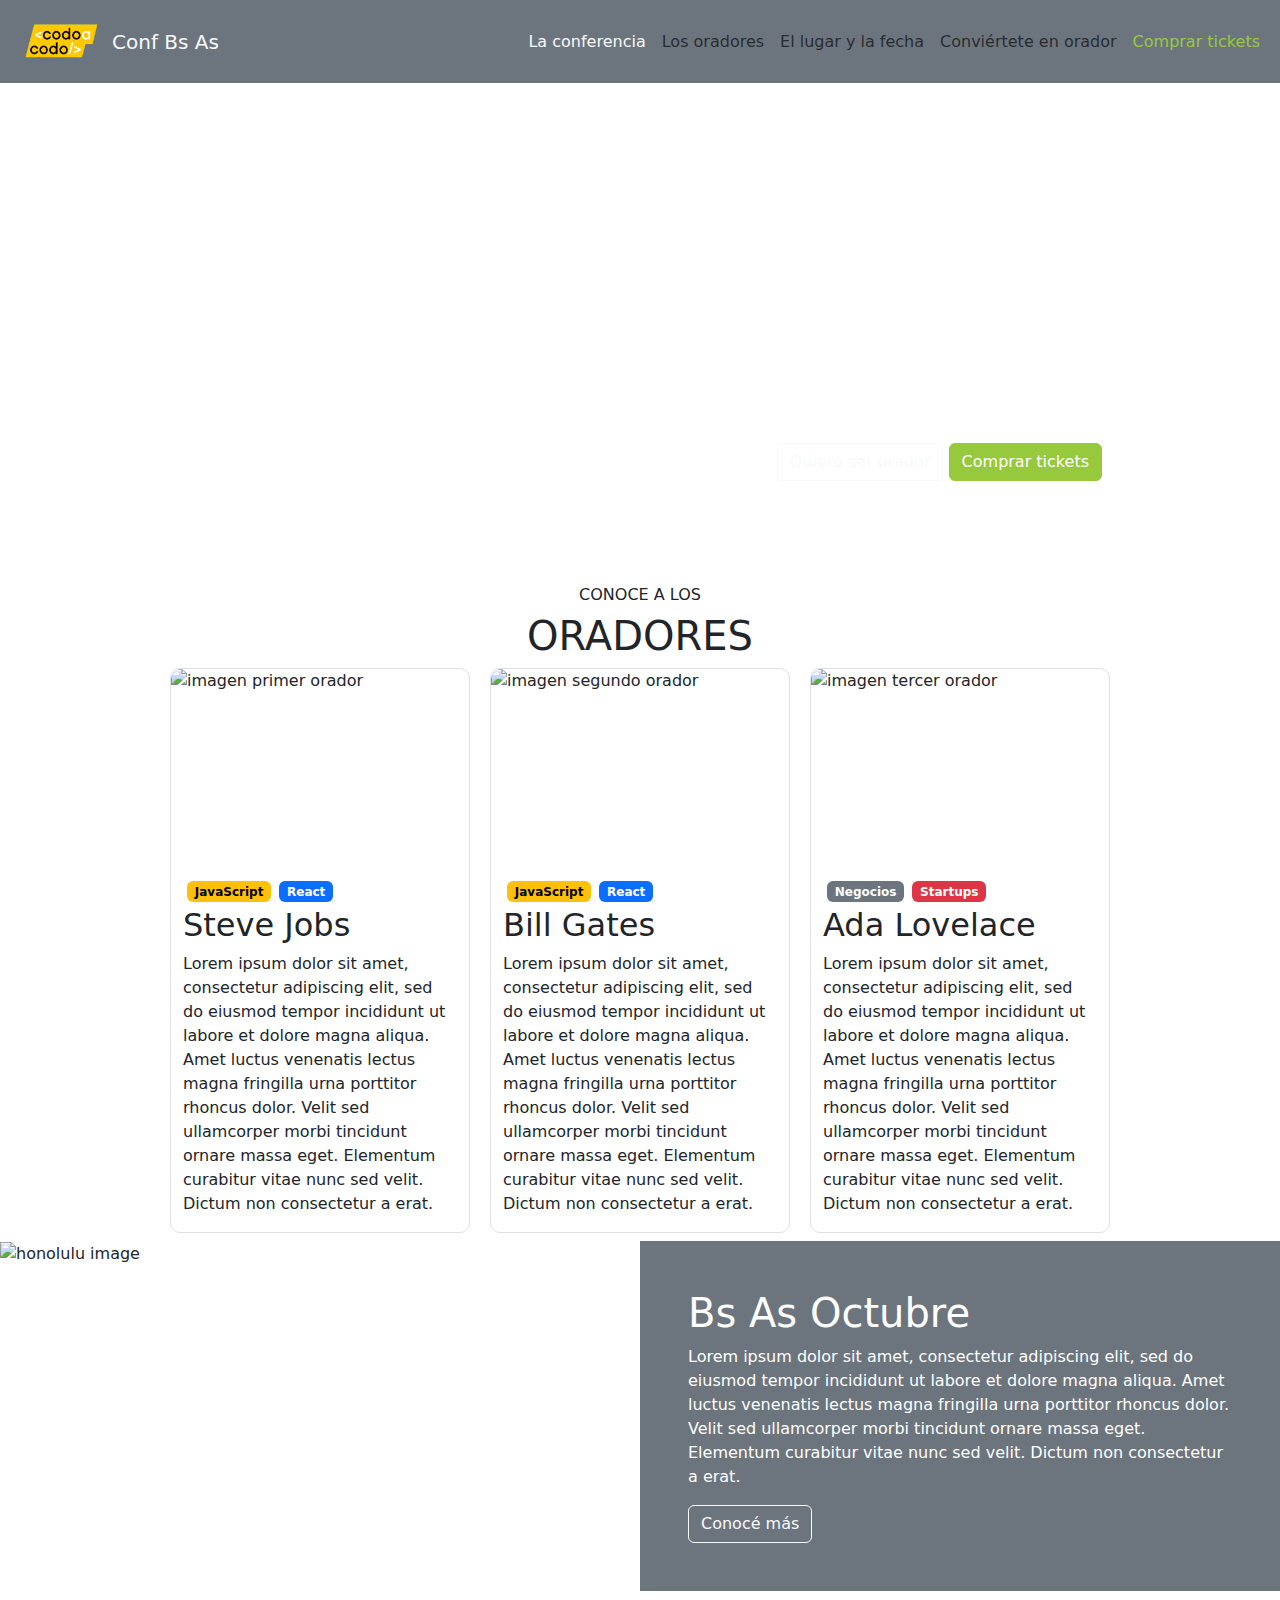
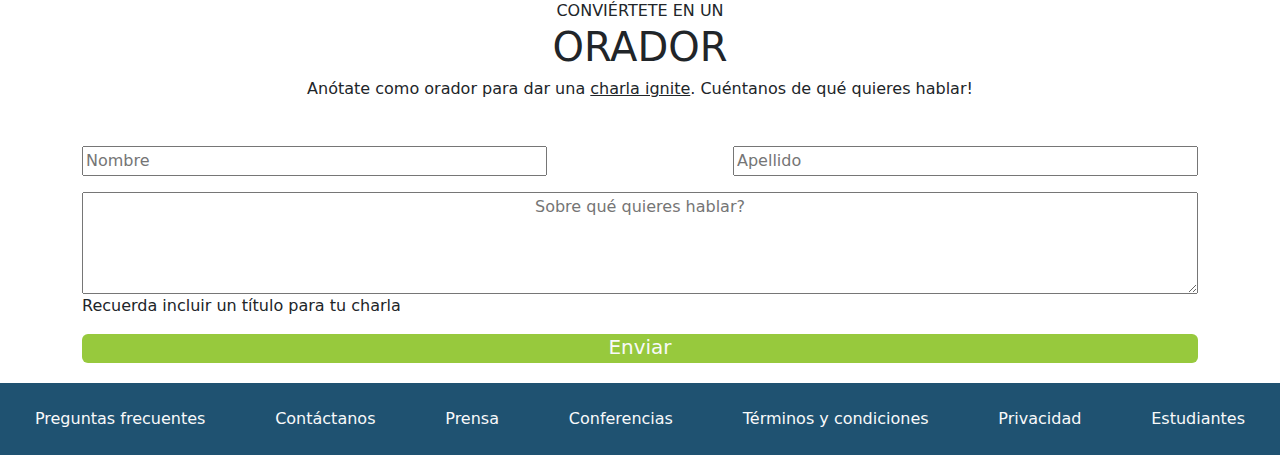
==== commit 3979d21e: "integrador javascript" ====
--- a/Codo_a_codo_23548/Practica/capitulo_bootstrap/index.html
+++ b/Codo_a_codo_23548/Practica/capitulo_bootstrap/index.html
@@ -63,7 +63,7 @@
 					<h1>ORADORES</h1>
 					<div class="d-flex flex-column flex-md-row  oradores_container">
 						<div class="container d-flex flex-column align-items-start orador_info border">
-							<img src="../img/steve.jpg" alt="imagen primer orador" class="orador_img">
+							<img src="https://images.inc.com/uploaded_files/image/1920x1080/getty_850154658_200013292000928074_399156.jpg" alt="imagen primer orador" class="orador_img">
 							<div class="container d-flex flex-column tag_container">
 								<div class="d-flex justify-content-start mt-2">
 									<span class="badge text-bg-warning m-1">JavaScript</span>
@@ -74,7 +74,7 @@
 							</div>
 						</div>
 						<div class="container d-flex flex-column align-items-start orador_info border">
-							<img src="../img/bill.jpg" alt="imagen segundo orador" class="orador_img">
+							<img src="https://cdn.vox-cdn.com/thumbor/4QSptRhu8BaR0leRWCHpjAKf_LY=/0x0:3000x2050/920x0/filters:focal(0x0:3000x2050):format(webp):no_upscale()/cdn.vox-cdn.com/uploads/chorus_asset/file/7056637/1328270.jpg" alt="imagen segundo orador" class="orador_img">
 							<div class="container d-flex flex-column">
 								<div class="d-flex justify-content-start mt-2">
 									<span class="badge text-bg-warning m-1">JavaScript</span>
@@ -85,7 +85,7 @@
 							</div>
 						</div>
 						<div class="container d-flex flex-column align-items-start orador_info border">
-							<img src="../img/ada.jpeg" alt="imagen tercer orador" class="orador_img">
+							<img src="https://miro.medium.com/v2/resize:fit:1200/1*-ImZu606jxkye9l5S3v-DA.jpeg" alt="imagen tercer orador" class="orador_img">
 							<div class="container d-flex flex-column">
 								<div class="d-flex justify-content-start mt-2">
 									<span class="badge text-bg-secondary m-1">Negocios</span>
@@ -103,7 +103,7 @@
 			<div class="container-fluid my-1 seccion3">
 				<div class="row justify-content-center">
 					<div class="col-sm-12 col-md-6 p-0 m-0">
-						<img src="../img/honolulu.jpg" alt="honolulu image" class="w-100 h-100">
+						<img src="https://images.pexels.com/photos/4601420/pexels-photo-4601420.jpeg?auto=compress&cs=tinysrgb&w=1260&h=750&dpr=1" alt="honolulu image" class="w-100 h-100">
 					</div>
 					<div class="col-sm-12 col-md-6 bg-secondary p-5 m-0 text-white">
 						<h1>Bs As Octubre</h1>
